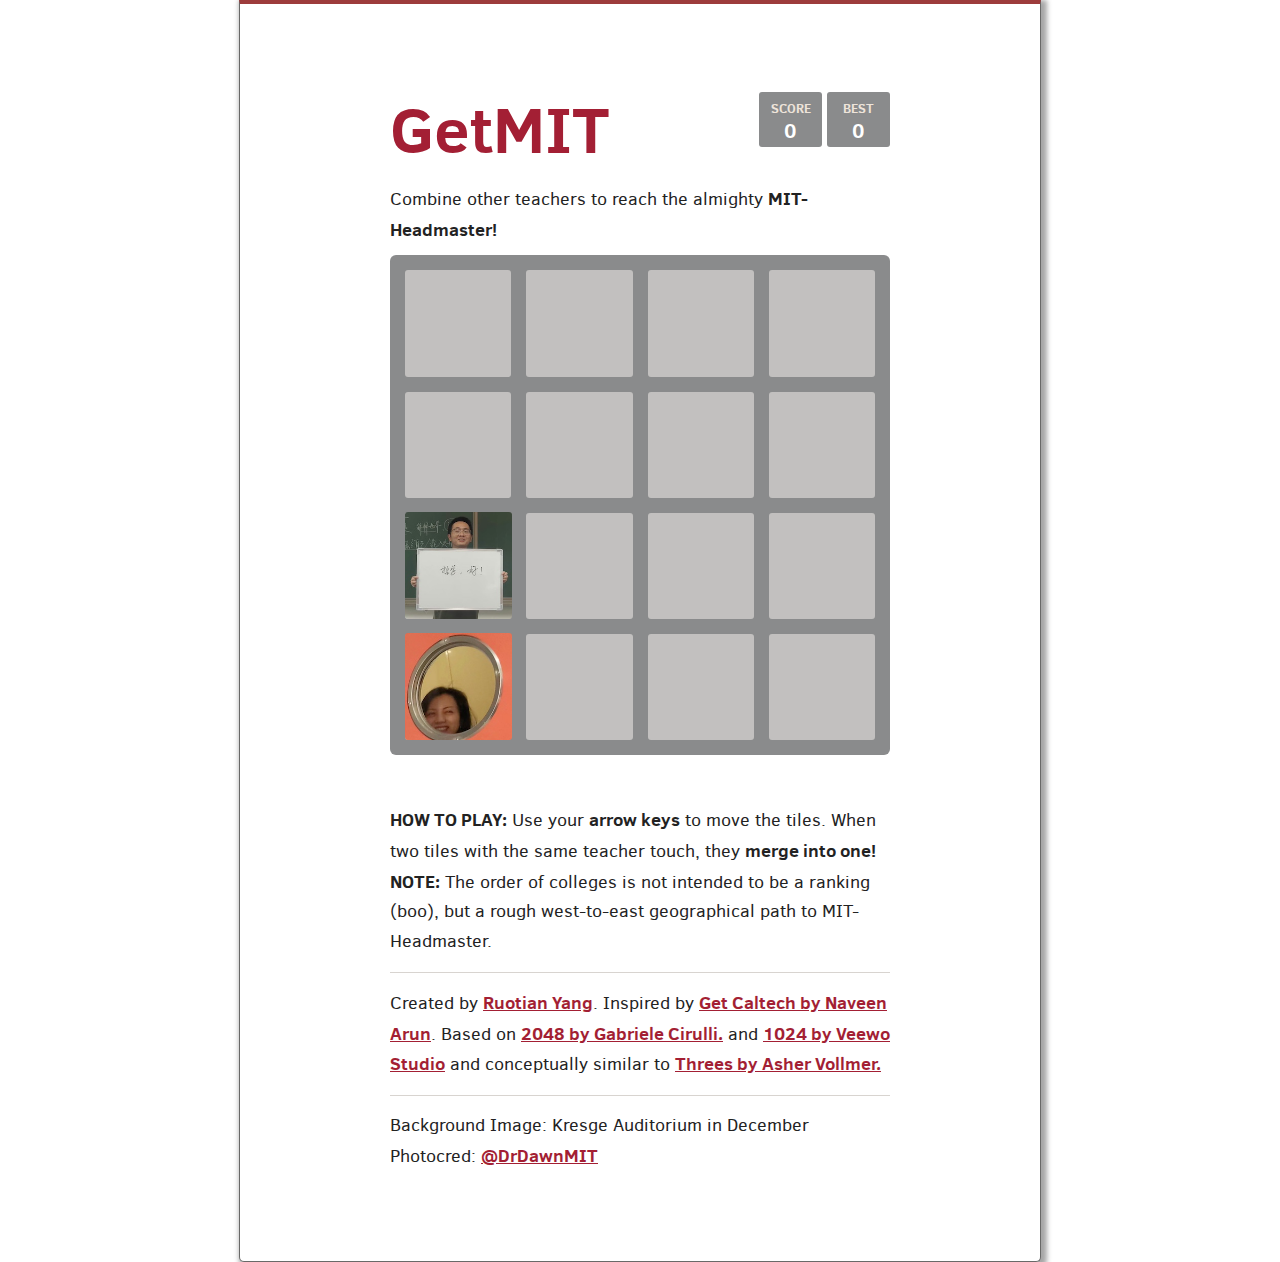
==== get-mit-president/index.html @ f9605478 "Add files via upload" ====
<!DOCTYPE html>
<html>
<head>
  <meta charset="utf-8">
  <title>GetMIT!</title>

  <link href="style/main.css" rel="stylesheet" type="text/css">
  <link rel="shortcut icon" href="favicon.ico">
  <link rel="apple-touch-icon" href="meta/apple-touch-icon.png">
  <meta name="apple-mobile-web-app-capable" content="yes">

  <meta name="HandheldFriendly" content="True">
  <meta name="MobileOptimized" content="320">
  <meta name="viewport" content="width=device-width, target-densitydpi=160dpi, initial-scale=1.0, maximum-scale=1, user-scalable=no, minimal-ui">
</head>
<body>
  <div class="container">
    <div class="heading">
      <h1 class="title">GetMIT</h1>
      <div class="scores-container">
        <div class="score-container">0</div>
        <div class="best-container">0</div>
      </div>
    </div>
    <p class="game-intro">Combine other teachers to reach the <span onclick="document.body.style.background='url(img/petey.png)';">almighty <strong>MIT-Headmaster!</strong></span></p>

    <div class="game-container">
      <div class="game-message">
        <p></p>
        <div class="lower">
	        <a class="keep-playing-button">Keep going</a>
          <a class="retry-button">Try again</a>
        </div>
      </div>

      <div class="grid-container">
        <div class="grid-row">
          <div class="grid-cell"></div>
          <div class="grid-cell"></div>
          <div class="grid-cell"></div>
          <div class="grid-cell"></div>
        </div>
        <div class="grid-row">
          <div class="grid-cell"></div>
          <div class="grid-cell"></div>
          <div class="grid-cell"></div>
          <div class="grid-cell"></div>
        </div>
        <div class="grid-row">
          <div class="grid-cell"></div>
          <div class="grid-cell"></div>
          <div class="grid-cell"></div>
          <div class="grid-cell"></div>
        </div>
        <div class="grid-row">
          <div class="grid-cell"></div>
          <div class="grid-cell"></div>
          <div class="grid-cell"></div>
          <div class="grid-cell"></div>
        </div>
      </div>

      <div class="tile-container">

      </div>
    </div>

    <p class="game-explanation">
      <strong class="important">How to play:</strong> Use your <strong>arrow keys</strong> to move the tiles. When two tiles with the same teacher touch, they <strong>merge into one!</strong>
      <br><strong class="important">Note:</strong> The order of colleges is not intended to be a ranking (boo), but a rough west-to-east geographical path to MIT-Headmaster.
    </p>
    <hr>
    <p>
    Created by <a href="http://www.y-r-t.com">Ruotian Yang</a>. Inspired by <a href="http://naveenarun.github.io/GetCaltech/">Get Caltech by Naveen Arun</a>. Based on <a href="http://gabrielecirulli.com" target="_blank">2048 by Gabriele Cirulli.</a> and <a href="https://itunes.apple.com/us/app/1024!/id823499224" target="_blank">1024 by Veewo Studio</a> and conceptually similar to <a href="http://asherv.com/threes/" target="_blank">Threes by Asher Vollmer.</a>
    </p>
    <hr>
    <p>
    Background Image: Kresge Auditorium in December <br> Photocred: <a href="https://twitter.com/DrDawnMIT/status/416643272153763841">@DrDawnMIT</a>
    </p>
  </div>

  <script src="js/animframe_polyfill.js"></script>
  <script src="js/keyboard_input_manager.js"></script>
  <script src="js/html_actuator.js"></script>
  <script src="js/grid.js"></script>
  <script src="js/tile.js"></script>
  <script src="js/local_score_manager.js"></script>
  <script src="js/game_manager.js"></script>
  <script src="js/application.js"></script>
</body>
</html>
---- get-mit-president/style/main.css ----
@import url(fonts/clear-sans.css);
html, body {
  margin: 0;
  padding: 0;
  background: url(https://scontent-a.xx.fbcdn.net/hphotos-prn2/t31.0-8/1502678_10100298599491097_828497142_o.jpg);
  background-attachment: fixed;
  -webkit-background-size: cover;
  -moz-background-size: cover;
  -o-background-size: cover;
  background-size: cover;
  color: black;
  color: #222;
  font-family: "Clear Sans", "Helvetica Neue", Arial, sans-serif;
  font-size: 18px; }

.heading:after {
  content: "";
  display: block;
  clear: both; }

h1.title {
  font-size: 64px;
  font-weight: bold;
  color: #A31F34;
  margin: 0;
  display: block;
  float: left; }

@-webkit-keyframes move-up {
  0% {
    top: 25px;
    opacity: 1; }

  100% {
    top: -50px;
    opacity: 0; } }

@-moz-keyframes move-up {
  0% {
    top: 25px;
    opacity: 1; }

  100% {
    top: -50px;
    opacity: 0; } }

@keyframes move-up {
  0% {
    top: 25px;
    opacity: 1; }

  100% {
    top: -50px;
    opacity: 0; } }

.scores-container {
  float: right;
  text-align: right; }

.score-container, .best-container {
  position: relative;
  display: inline-block;
  background: #8A8B8C;
  padding: 15px 25px;
  font-size: 20px;
  height: 25px;
  line-height: 47px;
  font-weight: bold;
  border-radius: 3px;
  color: white;
  margin-top: 8px;
  text-align: center; }
  .score-container:after, .best-container:after {
    position: absolute;
    width: 100%;
    top: 10px;
    left: 0;
    text-transform: uppercase;
    font-size: 13px;
    line-height: 13px;
    text-align: center;
    color: #eee4da; }
  .score-container .score-addition, .best-container .score-addition {
    position: absolute;
    right: 30px;
    color: red;
    font-size: 25px;
    line-height: 25px;
    font-weight: bold;
    color: rgba(119, 110, 101, 0.9);
    z-index: 100;
    -webkit-animation: move-up 600ms ease-in;
    -moz-animation: move-up 600ms ease-in;
    animation: move-up 600ms ease-in;
    -webkit-animation-fill-mode: both;
    -moz-animation-fill-mode: both;
    animation-fill-mode: both; }

.score-container:after {
  content: "Score"; }

.best-container:after {
  content: "Best"; }

p {
  margin-top: 0;
  margin-bottom: 10px;
  line-height: 1.65; }

a {
  color: #A31F34;
  font-weight: bold;
  text-decoration: underline;
  cursor: pointer; }

strong.important {
  text-transform: uppercase; }

hr {
  border: none;
  border-bottom: 1px solid #d8d4d0;
  margin: 15px 0; }

.container {
  padding: 80px 150px;
  background: #fff;
  border: 1px solid #696968;
  border-top: 4px solid #9d3c3c;
  border-radius: 0px 0px 5px 5px;
  -moz-border-radius: 0px 0px 5px 5px;
  -webkit-box-shadow: 3px 3px 5px 3px rgba(0, 0, 0, 0.35);
  box-shadow: 3px 3px 5px 3px rgba(0, 0, 0, 0.35);
  width: 90%;
  margin: 0 auto;
  max-width: 500px;}

@-webkit-keyframes fade-in {
  0% {
    opacity: 0; }

  100% {
    opacity: 1; } }

@-moz-keyframes fade-in {
  0% {
    opacity: 0; }

  100% {
    opacity: 1; } }

@keyframes fade-in {
  0% {
    opacity: 0; }

  100% {
    opacity: 1; } }

.game-container {
  position: relative;
  padding: 15px;
  cursor: default;
  -webkit-touch-callout: none;
  -webkit-user-select: none;
  -moz-user-select: none;
  background: #8A8B8C;
  border-radius: 6px;
  width: 500px;
  height: 500px;
  -webkit-box-sizing: border-box;
  -moz-box-sizing: border-box;
  box-sizing: border-box; }
  .game-container .game-message {
    display: none;
    position: absolute;
    top: 0;
    right: 0;
    bottom: 0;
    left: 0;
    background: rgba(238, 228, 218, 0.5);
    z-index: 100;
    text-align: center;
    -webkit-animation: fade-in 800ms ease 1200ms;
    -moz-animation: fade-in 800ms ease 1200ms;
    animation: fade-in 800ms ease 1200ms;
    -webkit-animation-fill-mode: both;
    -moz-animation-fill-mode: both;
    animation-fill-mode: both; }
    .game-container .game-message p {
      font-size: 60px;
      font-weight: bold;
      height: 60px;
      line-height: 60px;
      margin-top: 222px; }
    .game-container .game-message .lower {
      display: block;
      margin-top: 59px; }
    .game-container .game-message a {
      display: inline-block;
      background: #8f7a66;
      border-radius: 3px;
      padding: 0 20px;
      text-decoration: none;
      color: #f9f6f2;
      height: 40px;
      line-height: 42px;
      margin-left: 9px; }
      .game-container .game-message a.keep-playing-button {
        display: none; }
    .game-container .game-message.game-won {
      background: rgba(237, 194, 46, 0.5);
      color: #f9f6f2; }
      .game-container .game-message.game-won a.keep-playing-button {
        display: inline-block; }
    .game-container .game-message.game-won, .game-container .game-message.game-over {
      display: block; }

.grid-container {
  position: absolute;
  z-index: 1; }

.grid-row {
  margin-bottom: 15px; }
  .grid-row:last-child {
    margin-bottom: 0; }
  .grid-row:after {
    content: "";
    display: block;
    clear: both; }

.grid-cell {
  width: 106.25px;
  height: 106.25px;
  margin-right: 15px;
  float: left;
  border-radius: 3px;
  background: #C2C0BF; }
  .grid-cell:last-child {
    margin-right: 0; }

.tile-container {
  position: absolute;
  z-index: 2; }

.tile, .tile .tile-inner {
  width: 107px;
  height: 107px;
  line-height: 116.25px; }
.tile.tile-position-1-1 {
  -webkit-transform: translate(0px, 0px);
  -moz-transform: translate(0px, 0px);
  transform: translate(0px, 0px); }
.tile.tile-position-1-2 {
  -webkit-transform: translate(0px, 121px);
  -moz-transform: translate(0px, 121px);
  transform: translate(0px, 121px); }
.tile.tile-position-1-3 {
  -webkit-transform: translate(0px, 242px);
  -moz-transform: translate(0px, 242px);
  transform: translate(0px, 242px); }
.tile.tile-position-1-4 {
  -webkit-transform: translate(0px, 363px);
  -moz-transform: translate(0px, 363px);
  transform: translate(0px, 363px); }
.tile.tile-position-2-1 {
  -webkit-transform: translate(121px, 0px);
  -moz-transform: translate(121px, 0px);
  transform: translate(121px, 0px); }
.tile.tile-position-2-2 {
  -webkit-transform: translate(121px, 121px);
  -moz-transform: translate(121px, 121px);
  transform: translate(121px, 121px); }
.tile.tile-position-2-3 {
  -webkit-transform: translate(121px, 242px);
  -moz-transform: translate(121px, 242px);
  transform: translate(121px, 242px); }
.tile.tile-position-2-4 {
  -webkit-transform: translate(121px, 363px);
  -moz-transform: translate(121px, 363px);
  transform: translate(121px, 363px); }
.tile.tile-position-3-1 {
  -webkit-transform: translate(242px, 0px);
  -moz-transform: translate(242px, 0px);
  transform: translate(242px, 0px); }
.tile.tile-position-3-2 {
  -webkit-transform: translate(242px, 121px);
  -moz-transform: translate(242px, 121px);
  transform: translate(242px, 121px); }
.tile.tile-position-3-3 {
  -webkit-transform: translate(242px, 242px);
  -moz-transform: translate(242px, 242px);
  transform: translate(242px, 242px); }
.tile.tile-position-3-4 {
  -webkit-transform: translate(242px, 363px);
  -moz-transform: translate(242px, 363px);
  transform: translate(242px, 363px); }
.tile.tile-position-4-1 {
  -webkit-transform: translate(363px, 0px);
  -moz-transform: translate(363px, 0px);
  transform: translate(363px, 0px); }
.tile.tile-position-4-2 {
  -webkit-transform: translate(363px, 121px);
  -moz-transform: translate(363px, 121px);
  transform: translate(363px, 121px); }
.tile.tile-position-4-3 {
  -webkit-transform: translate(363px, 242px);
  -moz-transform: translate(363px, 242px);
  transform: translate(363px, 242px); }
.tile.tile-position-4-4 {
  -webkit-transform: translate(363px, 363px);
  -moz-transform: translate(363px, 363px);
  transform: translate(363px, 363px); }

.tile {
  position: absolute;
  -webkit-transition: 100ms ease-in-out;
  -moz-transition: 100ms ease-in-out;
  transition: 100ms ease-in-out;
  -webkit-transition-property: -webkit-transform;
  -moz-transition-property: -moz-transform;
  transition-property: transform; }
  .tile .tile-inner {
    border-radius: 3px;
    background: #eee4da;
    text-align: center;
    font-weight: bold;
    z-index: 10;
    font-size: 55px; }
  .tile.tile-2 .tile-inner {
    background: #fff url('../img/2.png');
    background-size: cover;
    box-shadow: 0 0 30px 10px rgba(243, 215, 116, 0), inset 0 0 0 1px rgba(255, 255, 255, 0); }
  .tile.tile-4 .tile-inner {
    background: #fff url('../img/4.png');
    background-size: cover;
    box-shadow: 0 0 30px 10px rgba(243, 215, 116, 0), inset 0 0 0 1px rgba(255, 255, 255, 0); }
  .tile.tile-8 .tile-inner {
    background: #fff url('../img/8.png');
    background-size: cover; }
  .tile.tile-16 .tile-inner {
    background: #fff url('../img/16.png');
    background-size: cover; }
  .tile.tile-32 .tile-inner {
    background: #fff url('../img/32.png');
    background-size: cover; }
  .tile.tile-64 .tile-inner {
    background: #fff url('../img/64.png');
    background-size: cover; }
  .tile.tile-128 .tile-inner {
    background: #fff url('../img/128.png');
    background-size: cover;
    box-shadow: 0 0 30px 10px rgba(243, 215, 116, 0.2381), inset 0 0 0 1px rgba(255, 255, 255, 0.14286);
    font-size: 45px; }
    @media screen and (max-width: 520px) {
      .tile.tile-128 .tile-inner {
        font-size: 25px; } }
  .tile.tile-256 .tile-inner {
    background: #fff url('../img/256.png');
    background-size: cover;
    box-shadow: 0 0 30px 10px rgba(243, 215, 116, 0.31746), inset 0 0 0 1px rgba(255, 255, 255, 0.19048);
    font-size: 45px; }
    @media screen and (max-width: 520px) {
      .tile.tile-256 .tile-inner {
        font-size: 25px; } }
  .tile.tile-512 .tile-inner {
    background: #fff url('../img/512.png');
    background-size: cover;
    box-shadow: 0 0 30px 10px rgba(243, 215, 116, 0.39683), inset 0 0 0 1px rgba(255, 255, 255, 0.2381);
    font-size: 45px; }
    @media screen and (max-width: 520px) {
      .tile.tile-512 .tile-inner {
        font-size: 25px; } }
  .tile.tile-1024 .tile-inner {
    background: #fff url('../img/1024.png');
    background-size: cover;
    box-shadow: 0 0 30px 10px rgba(243, 215, 116, 0.47619), inset 0 0 0 1px rgba(255, 255, 255, 0.28571);
    font-size: 35px; }
    @media screen and (max-width: 520px) {
      .tile.tile-1024 .tile-inner {
        font-size: 15px; } }
  .tile.tile-2048 .tile-inner {
    background: #fff url('../img/mitheadmaster.png');
    background-size: cover;
    box-shadow: 0 0 30px 10px rgba(243, 215, 116, 0.55556), inset 0 0 0 1px rgba(255, 255, 255, 0.33333);
    font-size: 35px; }
    @media screen and (max-width: 520px) {
      .tile.tile-2048 .tile-inner {
        font-size: 15px; } }
  .tile.tile-super .tile-inner {
    background: #fff url('../img/fish.png');
    background-size: cover;
    font-size: 30px; }
    @media screen and (max-width: 520px) {
      .tile.tile-super .tile-inner {
        font-size: 10px; } }

@-webkit-keyframes appear {
  0% {
    opacity: 0;
    -webkit-transform: scale(0);
    -moz-transform: scale(0);
    transform: scale(0); }

  100% {
    opacity: 1;
    -webkit-transform: scale(1);
    -moz-transform: scale(1);
    transform: scale(1); } }

@-moz-keyframes appear {
  0% {
    opacity: 0;
    -webkit-transform: scale(0);
    -moz-transform: scale(0);
    transform: scale(0); }

  100% {
    opacity: 1;
    -webkit-transform: scale(1);
    -moz-transform: scale(1);
    transform: scale(1); } }

@keyframes appear {
  0% {
    opacity: 0;
    -webkit-transform: scale(0);
    -moz-transform: scale(0);
    transform: scale(0); }

  100% {
    opacity: 1;
    -webkit-transform: scale(1);
    -moz-transform: scale(1);
    transform: scale(1); } }

.tile-new .tile-inner {
  -webkit-animation: appear 200ms ease 100ms;
  -moz-animation: appear 200ms ease 100ms;
  animation: appear 200ms ease 100ms;
  -webkit-animation-fill-mode: backwards;
  -moz-animation-fill-mode: backwards;
  animation-fill-mode: backwards; }

@-webkit-keyframes pop {
  0% {
    -webkit-transform: scale(0);
    -moz-transform: scale(0);
    transform: scale(0); }

  50% {
    -webkit-transform: scale(1.2);
    -moz-transform: scale(1.2);
    transform: scale(1.2); }

  100% {
    -webkit-transform: scale(1);
    -moz-transform: scale(1);
    transform: scale(1); } }

@-moz-keyframes pop {
  0% {
    -webkit-transform: scale(0);
    -moz-transform: scale(0);
    transform: scale(0); }

  50% {
    -webkit-transform: scale(1.2);
    -moz-transform: scale(1.2);
    transform: scale(1.2); }

  100% {
    -webkit-transform: scale(1);
    -moz-transform: scale(1);
    transform: scale(1); } }

@keyframes pop {
  0% {
    -webkit-transform: scale(0);
    -moz-transform: scale(0);
    transform: scale(0); }

  50% {
    -webkit-transform: scale(1.2);
    -moz-transform: scale(1.2);
    transform: scale(1.2); }

  100% {
    -webkit-transform: scale(1);
    -moz-transform: scale(1);
    transform: scale(1); } }

.tile-merged .tile-inner {
  z-index: 20;
  -webkit-animation: pop 200ms ease 100ms;
  -moz-animation: pop 200ms ease 100ms;
  animation: pop 200ms ease 100ms;
  -webkit-animation-fill-mode: backwards;
  -moz-animation-fill-mode: backwards;
  animation-fill-mode: backwards; }

.game-intro {
  margin: 10px 0; }

.game-explanation {
  margin-top: 50px; }

@media screen and (max-width: 850px) {
  html, body {
    font-size: 15px; }

  body {
    padding: 0 20px; }

  h1.title {
    font-size: 36px;
    margin-top: 5px; }

  .container {
    width: 280px;
    margin: 0 auto;
    padding: 50px; }

  .score-container, .best-container {
    margin-top: 0;
    padding: 10px 8px;
    font-size: inherit;
    min-width: 40px; }

  .heading {
    margin-bottom: 10px; }

  .game-container {
    
    position: relative;
    padding: 10px;
    cursor: default;
    -webkit-touch-callout: none;
    -webkit-user-select: none;
    -moz-user-select: none;
    border-radius: 6px;
    width: 280px;
    height: 280px;
    -webkit-box-sizing: border-box;
    -moz-box-sizing: border-box;
    box-sizing: border-box; }
    .game-container .game-message {
      display: none;
      position: absolute;
      top: 0;
      right: 0;
      bottom: 0;
      left: 0;
      background: rgba(238, 228, 218, 0.5);
      z-index: 100;
      text-align: center;
      -webkit-animation: fade-in 800ms ease 1200ms;
      -moz-animation: fade-in 800ms ease 1200ms;
      animation: fade-in 800ms ease 1200ms;
      -webkit-animation-fill-mode: both;
      -moz-animation-fill-mode: both;
      animation-fill-mode: both; }
      .game-container .game-message p {
        font-size: 60px;
        font-weight: bold;
        height: 60px;
        line-height: 60px;
        margin-top: 222px; }
      .game-container .game-message .lower {
        display: block;
        margin-top: 59px; }
      .game-container .game-message a {
        display: inline-block;
        background: #8f7a66;
        border-radius: 3px;
        padding: 0 20px;
        text-decoration: none;
        color: #f9f6f2;
        height: 40px;
        line-height: 42px;
        margin-left: 9px; }
        .game-container .game-message a.keep-playing-button {
          display: none; }
      .game-container .game-message.game-won {
        background: rgba(237, 194, 46, 0.5);
        color: #f9f6f2; }
        .game-container .game-message.game-won a.keep-playing-button {
          display: inline-block; }
      .game-container .game-message.game-won, .game-container .game-message.game-over {
        display: block; }

  .grid-container {
    position: absolute;
    z-index: 1; }

  .grid-row {
    margin-bottom: 10px; }
    .grid-row:last-child {
      margin-bottom: 0; }
    .grid-row:after {
      content: "";
      display: block;
      clear: both; }

  .grid-cell {
    width: 57.5px;
    height: 57.5px;
    margin-right: 10px;
    float: left;
    border-radius: 3px; }
    .grid-cell:last-child {
      margin-right: 0; }

  .tile-container {
    position: absolute;
    z-index: 2; }

  .tile, .tile .tile-inner {
    width: 58px;
    height: 58px;
    line-height: 67.5px; }
  .tile.tile-position-1-1 {
    -webkit-transform: translate(0px, 0px);
    -moz-transform: translate(0px, 0px);
    transform: translate(0px, 0px); }
  .tile.tile-position-1-2 {
    -webkit-transform: translate(0px, 67px);
    -moz-transform: translate(0px, 67px);
    transform: translate(0px, 67px); }
  .tile.tile-position-1-3 {
    -webkit-transform: translate(0px, 135px);
    -moz-transform: translate(0px, 135px);
    transform: translate(0px, 135px); }
  .tile.tile-position-1-4 {
    -webkit-transform: translate(0px, 202px);
    -moz-transform: translate(0px, 202px);
    transform: translate(0px, 202px); }
  .tile.tile-position-2-1 {
    -webkit-transform: translate(67px, 0px);
    -moz-transform: translate(67px, 0px);
    transform: translate(67px, 0px); }
  .tile.tile-position-2-2 {
    -webkit-transform: translate(67px, 67px);
    -moz-transform: translate(67px, 67px);
    transform: translate(67px, 67px); }
  .tile.tile-position-2-3 {
    -webkit-transform: translate(67px, 135px);
    -moz-transform: translate(67px, 135px);
    transform: translate(67px, 135px); }
  .tile.tile-position-2-4 {
    -webkit-transform: translate(67px, 202px);
    -moz-transform: translate(67px, 202px);
    transform: translate(67px, 202px); }
  .tile.tile-position-3-1 {
    -webkit-transform: translate(135px, 0px);
    -moz-transform: translate(135px, 0px);
    transform: translate(135px, 0px); }
  .tile.tile-position-3-2 {
    -webkit-transform: translate(135px, 67px);
    -moz-transform: translate(135px, 67px);
    transform: translate(135px, 67px); }
  .tile.tile-position-3-3 {
    -webkit-transform: translate(135px, 135px);
    -moz-transform: translate(135px, 135px);
    transform: translate(135px, 135px); }
  .tile.tile-position-3-4 {
    -webkit-transform: translate(135px, 202px);
    -moz-transform: translate(135px, 202px);
    transform: translate(135px, 202px); }
  .tile.tile-position-4-1 {
    -webkit-transform: translate(202px, 0px);
    -moz-transform: translate(202px, 0px);
    transform: translate(202px, 0px); }
  .tile.tile-position-4-2 {
    -webkit-transform: translate(202px, 67px);
    -moz-transform: translate(202px, 67px);
    transform: translate(202px, 67px); }
  .tile.tile-position-4-3 {
    -webkit-transform: translate(202px, 135px);
    -moz-transform: translate(202px, 135px);
    transform: translate(202px, 135px); }
  .tile.tile-position-4-4 {
    -webkit-transform: translate(202px, 202px);
    -moz-transform: translate(202px, 202px);
    transform: translate(202px, 202px); }

  .game-container {
    margin-top: 20px; }

  .tile .tile-inner {
    font-size: 35px; }

  .game-message p {
    font-size: 30px !important;
    height: 30px !important;
    line-height: 30px !important;
    margin-top: 90px !important; }
  .game-message .lower {
    margin-top: 30px !important; } }
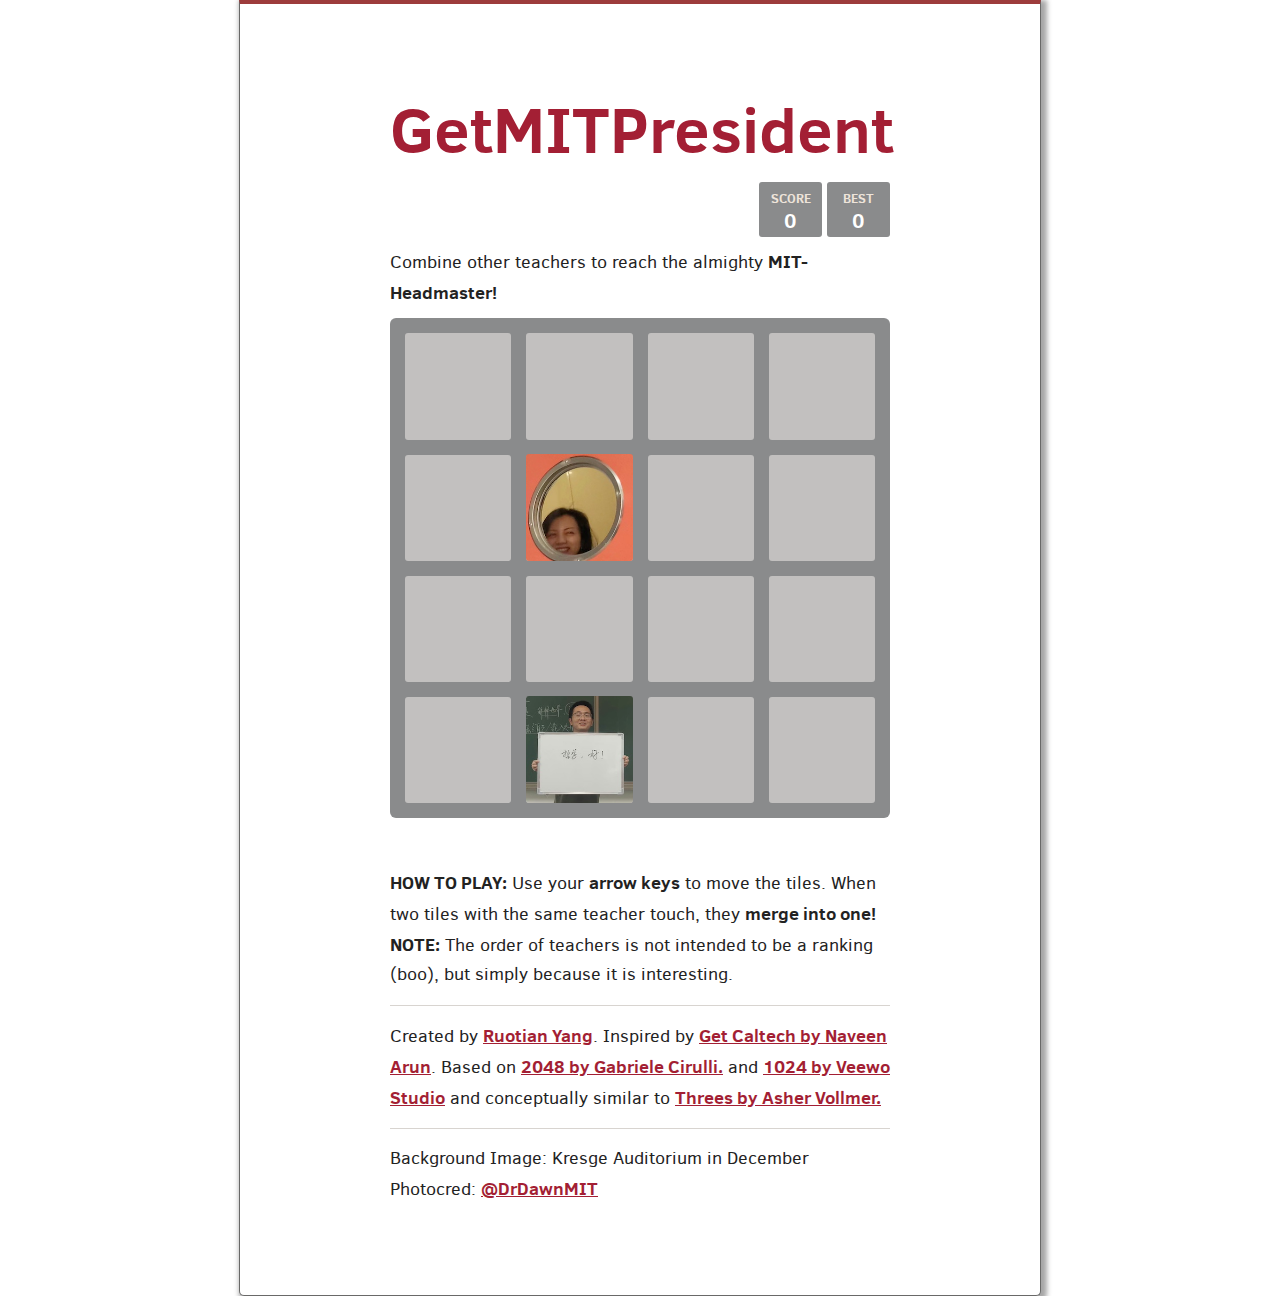
==== commit bcb266d5: "Update index.html" ====
--- a/get-mit-president/index.html
+++ b/get-mit-president/index.html
@@ -2,7 +2,7 @@
 <html>
 <head>
   <meta charset="utf-8">
-  <title>GetMIT!</title>
+  <title>GetMITPresident!</title>
 
   <link href="style/main.css" rel="stylesheet" type="text/css">
   <link rel="shortcut icon" href="favicon.ico">
@@ -16,7 +16,7 @@
 <body>
   <div class="container">
     <div class="heading">
-      <h1 class="title">GetMIT</h1>
+      <h1 class="title">GetMITPresident</h1>
       <div class="scores-container">
         <div class="score-container">0</div>
         <div class="best-container">0</div>
@@ -67,7 +67,7 @@
 
     <p class="game-explanation">
       <strong class="important">How to play:</strong> Use your <strong>arrow keys</strong> to move the tiles. When two tiles with the same teacher touch, they <strong>merge into one!</strong>
-      <br><strong class="important">Note:</strong> The order of colleges is not intended to be a ranking (boo), but a rough west-to-east geographical path to MIT-Headmaster.
+      <br><strong class="important">Note:</strong> The order of teachers is not intended to be a ranking (boo), but simply because it is interesting.
     </p>
     <hr>
     <p>
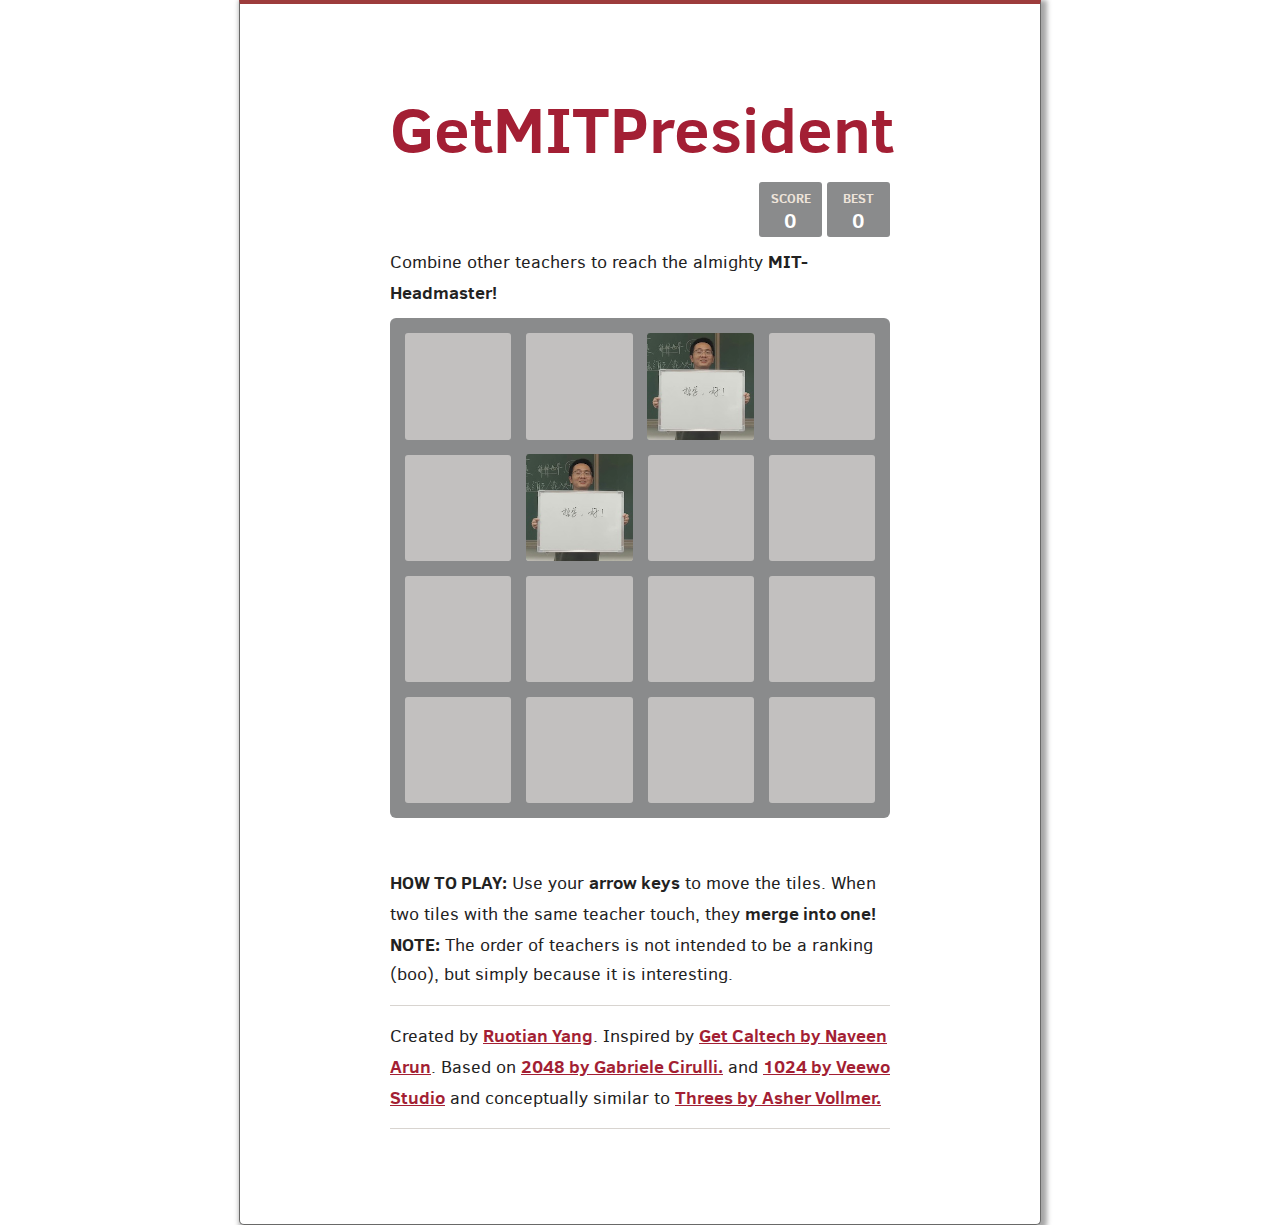
==== commit 0675a9e8: "Update index.html" ====
--- a/get-mit-president/index.html
+++ b/get-mit-president/index.html
@@ -74,9 +74,7 @@
     Created by <a href="http://www.y-r-t.com">Ruotian Yang</a>. Inspired by <a href="http://naveenarun.github.io/GetCaltech/">Get Caltech by Naveen Arun</a>. Based on <a href="http://gabrielecirulli.com" target="_blank">2048 by Gabriele Cirulli.</a> and <a href="https://itunes.apple.com/us/app/1024!/id823499224" target="_blank">1024 by Veewo Studio</a> and conceptually similar to <a href="http://asherv.com/threes/" target="_blank">Threes by Asher Vollmer.</a>
     </p>
     <hr>
-    <p>
-    Background Image: Kresge Auditorium in December <br> Photocred: <a href="https://twitter.com/DrDawnMIT/status/416643272153763841">@DrDawnMIT</a>
-    </p>
+
   </div>
 
   <script src="js/animframe_polyfill.js"></script>
